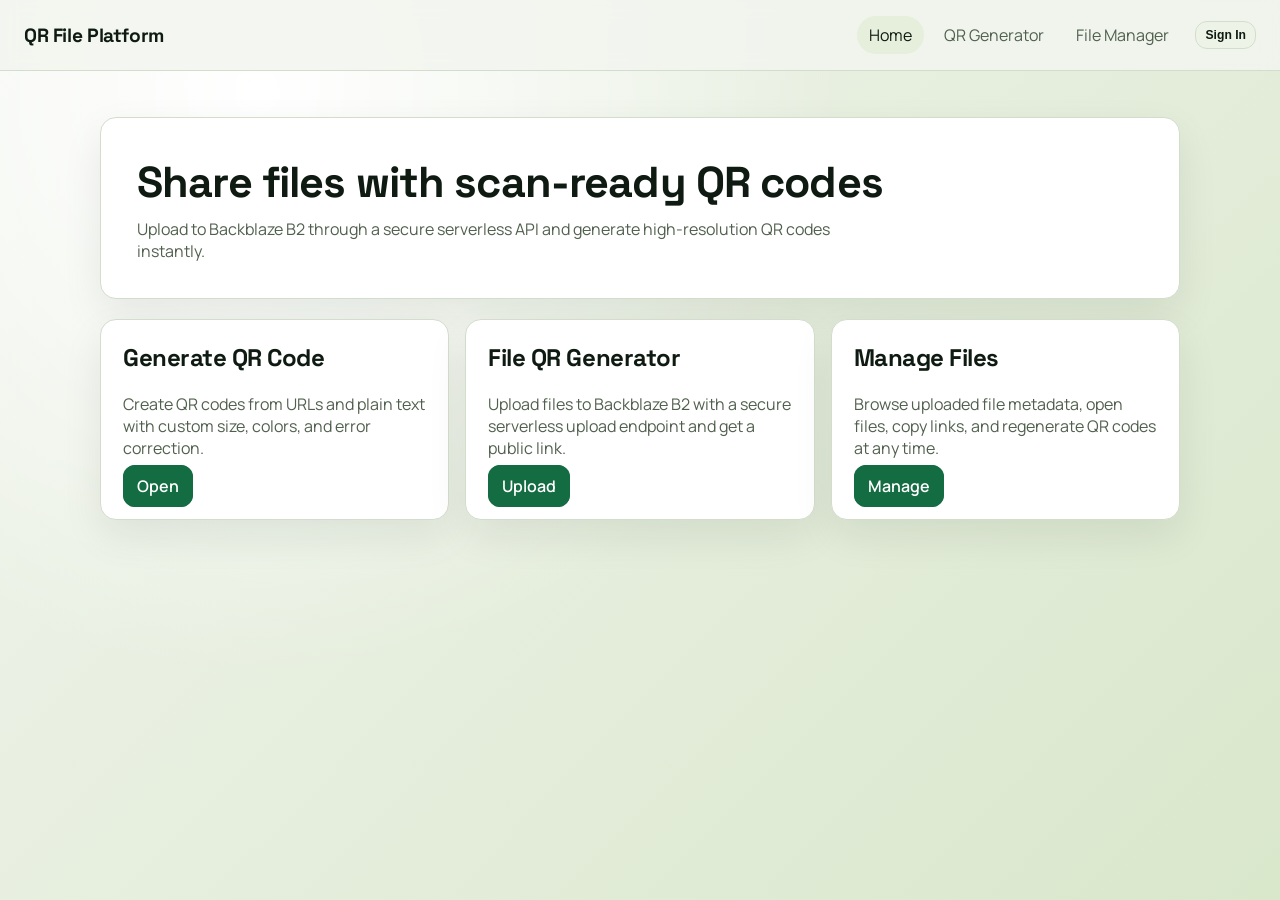
==== index.html @ d4840652 "first commit" ====
﻿<!DOCTYPE html>
<html lang="en">
<head>
  <meta charset="UTF-8">
  <meta name="viewport" content="width=device-width, initial-scale=1.0">
  <title>QR File Platform</title>
  <link rel="preconnect" href="https://fonts.googleapis.com">
  <link rel="preconnect" href="https://fonts.gstatic.com" crossorigin>
  <link href="https://fonts.googleapis.com/css2?family=Space+Grotesk:wght@400;500;700&family=Manrope:wght@400;500;700&display=swap" rel="stylesheet">
  <link rel="stylesheet" href="css/style.css">
</head>
<body>
  <header class="site-header">
    <a class="brand" href="index.html">QR File Platform</a>
    <nav>
      <a class="nav-link active" href="index.html">Home</a>
      <a class="nav-link" href="qr-generator.html">QR Generator</a>
      <a class="nav-link" href="file-manager.html">File Manager</a>
    </nav>
  </header>

  <main class="home-main">
    <section class="hero">
      <h1>Share files with scan-ready QR codes</h1>
      <p>Upload to Backblaze B2 through a secure serverless API and generate high-resolution QR codes instantly.</p>
    </section>

    <section class="card-grid">
      <article class="feature-card">
        <h2>Generate QR Code</h2>
        <p>Create QR codes from URLs and plain text with custom size, colors, and error correction.</p>
        <a class="btn btn-primary" href="qr-generator.html">Open</a>
      </article>

      <article class="feature-card">
        <h2>File QR Generator</h2>
        <p>Upload files to Backblaze B2 with a secure serverless upload endpoint and get a public link.</p>
        <a class="btn btn-primary" href="file-manager.html">Upload</a>
      </article>

      <article class="feature-card">
        <h2>Manage Files</h2>
        <p>Browse uploaded file metadata, open files, copy links, and regenerate QR codes at any time.</p>
        <a class="btn btn-primary" href="file-manager.html">Manage</a>
      </article>
    </section>
  </main>
  <script type="module" src="js/authUi.js"></script>
</body>
</html>
---- css/style.css ----
﻿:root {
  --bg: #f2f5ef;
  --bg-alt: #d9e7cb;
  --panel: #ffffff;
  --ink: #0f1b12;
  --muted: #51604e;
  --line: #d2ddcc;
  --accent: #146c43;
  --accent-ink: #ffffff;
  --danger: #a32121;
  --radius: 16px;
  --shadow: 0 16px 40px rgba(15, 27, 18, 0.08);
}

* {
  box-sizing: border-box;
}

body {
  margin: 0;
  font-family: 'Manrope', sans-serif;
  color: var(--ink);
  background:
    radial-gradient(circle at 20% 10%, #ffffff 0%, transparent 45%),
    linear-gradient(135deg, var(--bg) 0%, var(--bg-alt) 100%);
  min-height: 100vh;
}

h1,
h2,
h3,
.brand {
  font-family: 'Space Grotesk', sans-serif;
  letter-spacing: -0.02em;
}

.site-header {
  position: sticky;
  top: 0;
  z-index: 20;
  display: flex;
  justify-content: space-between;
  align-items: center;
  padding: 16px 24px;
  backdrop-filter: blur(8px);
  background: rgba(242, 245, 239, 0.85);
  border-bottom: 1px solid var(--line);
}

.brand {
  font-size: 1.2rem;
  font-weight: 700;
  color: var(--ink);
  text-decoration: none;
}

nav {
  display: flex;
  gap: 8px;
}

.nav-link {
  text-decoration: none;
  color: var(--muted);
  padding: 8px 12px;
  border-radius: 999px;
  transition: background 0.2s ease, color 0.2s ease;
}

.nav-link:hover,
.nav-link.active {
  background: #e5efdc;
  color: var(--ink);
}

.page-main,
.home-main {
  max-width: 1120px;
  margin: 0 auto;
  padding: 28px 20px 40px;
}

.hero {
  margin-top: 18px;
  background: var(--panel);
  border: 1px solid var(--line);
  border-radius: var(--radius);
  box-shadow: var(--shadow);
  padding: 36px;
}

.hero h1 {
  margin: 0 0 8px;
  font-size: clamp(1.8rem, 4vw, 2.7rem);
}

.hero p {
  margin: 0;
  color: var(--muted);
  max-width: 700px;
}

.card-grid {
  display: grid;
  grid-template-columns: repeat(auto-fit, minmax(240px, 1fr));
  gap: 16px;
  margin-top: 20px;
}

.feature-card,
.panel {
  background: var(--panel);
  border: 1px solid var(--line);
  border-radius: var(--radius);
  box-shadow: var(--shadow);
  padding: 22px;
}

.feature-card h2 {
  margin-top: 0;
}

.feature-card p {
  color: var(--muted);
  min-height: 64px;
}

.two-col {
  display: grid;
  grid-template-columns: minmax(0, 1.2fr) minmax(0, 1fr);
  gap: 16px;
}

.label {
  display: block;
  margin-bottom: 6px;
  font-size: 0.9rem;
  color: var(--muted);
}

.input,
textarea,
select {
  width: 100%;
  border: 1px solid var(--line);
  border-radius: 12px;
  padding: 10px 12px;
  background: #fbfdf9;
  color: var(--ink);
  font: inherit;
}

.input:focus,
textarea:focus,
select:focus {
  outline: 2px solid #90b89f;
  border-color: #90b89f;
}

.field-grid {
  margin-top: 14px;
  display: grid;
  grid-template-columns: 1fr 1fr;
  gap: 10px;
}

.tabs {
  display: inline-flex;
  border: 1px solid var(--line);
  border-radius: 999px;
  padding: 4px;
  margin-bottom: 12px;
}

.tab-btn {
  border: 0;
  background: transparent;
  padding: 8px 14px;
  border-radius: 999px;
  cursor: pointer;
}

.tab-btn.active {
  background: #e5efdc;
}

.preview-box {
  border: 1px dashed #aac19d;
  border-radius: 14px;
  min-height: 280px;
  display: flex;
  align-items: center;
  justify-content: center;
  padding: 16px;
  background: #f9fcf6;
}

.preview-box canvas,
.preview-box img,
.preview-box iframe,
.preview-box video {
  max-width: 100%;
  border-radius: 8px;
}

.preview-file iframe {
  width: 100%;
  min-height: 360px;
  border: 0;
}

.button-row {
  display: flex;
  flex-wrap: wrap;
  gap: 8px;
  margin-top: 14px;
}

.btn {
  border: 1px solid var(--line);
  background: #edf4e7;
  color: var(--ink);
  border-radius: 12px;
  padding: 9px 13px;
  font-weight: 600;
  text-decoration: none;
  cursor: pointer;
}

.btn:hover {
  filter: brightness(0.98);
}

.btn-primary {
  background: var(--accent);
  color: var(--accent-ink);
  border-color: var(--accent);
}

.btn-danger {
  background: #fdecec;
  color: var(--danger);
  border-color: #f5d1d1;
}

.btn-small {
  font-size: 0.76rem;
  padding: 6px 9px;
}

.upload-zone {
  margin-top: 12px;
  border: 2px dashed #aac19d;
  border-radius: 14px;
  background: #f9fcf6;
  padding: 28px;
  text-align: center;
  cursor: pointer;
  transition: border-color 0.2s ease, background 0.2s ease;
}

.upload-zone.drag-over,
.upload-zone:hover {
  border-color: var(--accent);
  background: #eef7e8;
}

.upload-progress {
  margin-top: 12px;
}

.progress-meta {
  display: flex;
  justify-content: space-between;
  margin-bottom: 6px;
  color: var(--muted);
  font-size: 0.9rem;
}

.progress-track {
  height: 8px;
  background: #dde8d7;
  border-radius: 999px;
  overflow: hidden;
}

.progress-fill {
  height: 100%;
  width: 0;
  background: linear-gradient(90deg, #1d8354 0%, #39a971 100%);
  transition: width 0.2s ease;
}

.list-head {
  display: flex;
  justify-content: space-between;
  align-items: center;
  gap: 10px;
}

.search {
  max-width: 280px;
}

.table-wrap {
  margin-top: 12px;
  overflow: auto;
}

table {
  width: 100%;
  border-collapse: collapse;
  min-width: 720px;
}

th,
td {
  border-bottom: 1px solid var(--line);
  padding: 10px;
  text-align: left;
  vertical-align: top;
}

td.actions {
  display: flex;
  flex-wrap: wrap;
  gap: 6px;
}

.muted {
  color: var(--muted);
}

.meta-list {
  margin: 10px 0 14px;
}

.meta-list div {
  display: grid;
  grid-template-columns: 90px 1fr;
  margin-bottom: 6px;
}

.meta-list dt {
  color: var(--muted);
}

.back-link {
  display: inline-block;
  margin-bottom: 8px;
  padding: 0;
}

.toast {
  position: fixed;
  bottom: 16px;
  right: 16px;
  background: #132e1f;
  color: #fff;
  border-radius: 10px;
  padding: 10px 12px;
  opacity: 0;
  transform: translateY(6px);
  pointer-events: none;
  transition: opacity 0.2s ease, transform 0.2s ease;
}

.toast.error {
  background: #7b1d1d;
}

.toast.show {
  opacity: 1;
  transform: translateY(0);
}

.mode-switch {
  display: inline-flex;
  padding: 4px;
  border-radius: 999px;
  background: #fbfdf9;
  border: 1px solid var(--line);
  margin-bottom: 12px;
}

.mode-switch .tab-btn.active {
  background: #e5efdc;
}

.inline-pair {
  display: grid;
  grid-template-columns: 1fr 110px;
  gap: 8px;
}

.hint {
  margin: 6px 0 0;
  color: var(--qr-muted);
  font-size: 0.82rem;
}

.check-line {
  display: inline-flex;
  align-items: center;
  gap: 8px;
  margin-top: 8px;
  font-size: 0.86rem;
  color: var(--qr-muted);
}

.preview-head {
  display: flex;
  align-items: center;
  justify-content: space-between;
  gap: 10px;
  margin-bottom: 10px;
}

.quality-badge {
  display: inline-flex;
  align-items: center;
  padding: 4px 10px;
  border-radius: 999px;
  font-size: 0.8rem;
  font-weight: 700;
  border: 1px solid transparent;
}

.quality-badge.good {
  color: #1f7f4d;
  border-color: rgba(51, 181, 111, 0.35);
  background: rgba(51, 181, 111, 0.12);
}

.quality-badge.medium {
  color: #9e6d16;
  border-color: rgba(242, 184, 75, 0.35);
  background: rgba(242, 184, 75, 0.12);
}

.quality-badge.poor {
  color: #b64040;
  border-color: rgba(224, 107, 107, 0.35);
  background: rgba(224, 107, 107, 0.12);
}

.status-line {
  margin: 8px 0 0;
  font-size: 0.84rem;
}

.status-line.error {
  color: #ff8c8c;
}

.status-line.warning {
  color: #f3bf68;
}

.auth-actions {
  display: inline-flex;
  align-items: center;
  gap: 8px;
  margin-left: 6px;
}

.auth-email {
  font-size: 0.82rem;
  color: var(--muted);
  max-width: 180px;
  overflow: hidden;
  text-overflow: ellipsis;
  white-space: nowrap;
}

.auth-modal-backdrop {
  position: fixed;
  inset: 0;
  background: rgba(0, 0, 0, 0.45);
  display: flex;
  align-items: center;
  justify-content: center;
  z-index: 50;
  padding: 16px;
}

.auth-modal-backdrop[hidden] {
  display: none !important;
}

.auth-modal {
  width: min(420px, 100%);
  background: var(--panel);
  border: 1px solid var(--line);
  border-radius: 14px;
  padding: 18px;
  box-shadow: var(--shadow);
}

.auth-modal h2 {
  margin: 0 0 8px;
}

@media (max-width: 900px) {
  .two-col {
    grid-template-columns: 1fr;
  }

  .list-head {
    align-items: stretch;
    flex-direction: column;
  }

  .search {
    max-width: none;
  }

  .field-grid {
    grid-template-columns: 1fr;
  }

  .site-header {
    flex-direction: column;
    gap: 10px;
    align-items: flex-start;
  }

  .inline-pair {
    grid-template-columns: 1fr;
  }

  .auth-actions {
    margin-left: 0;
  }

  .auth-email {
    max-width: 130px;
  }
}
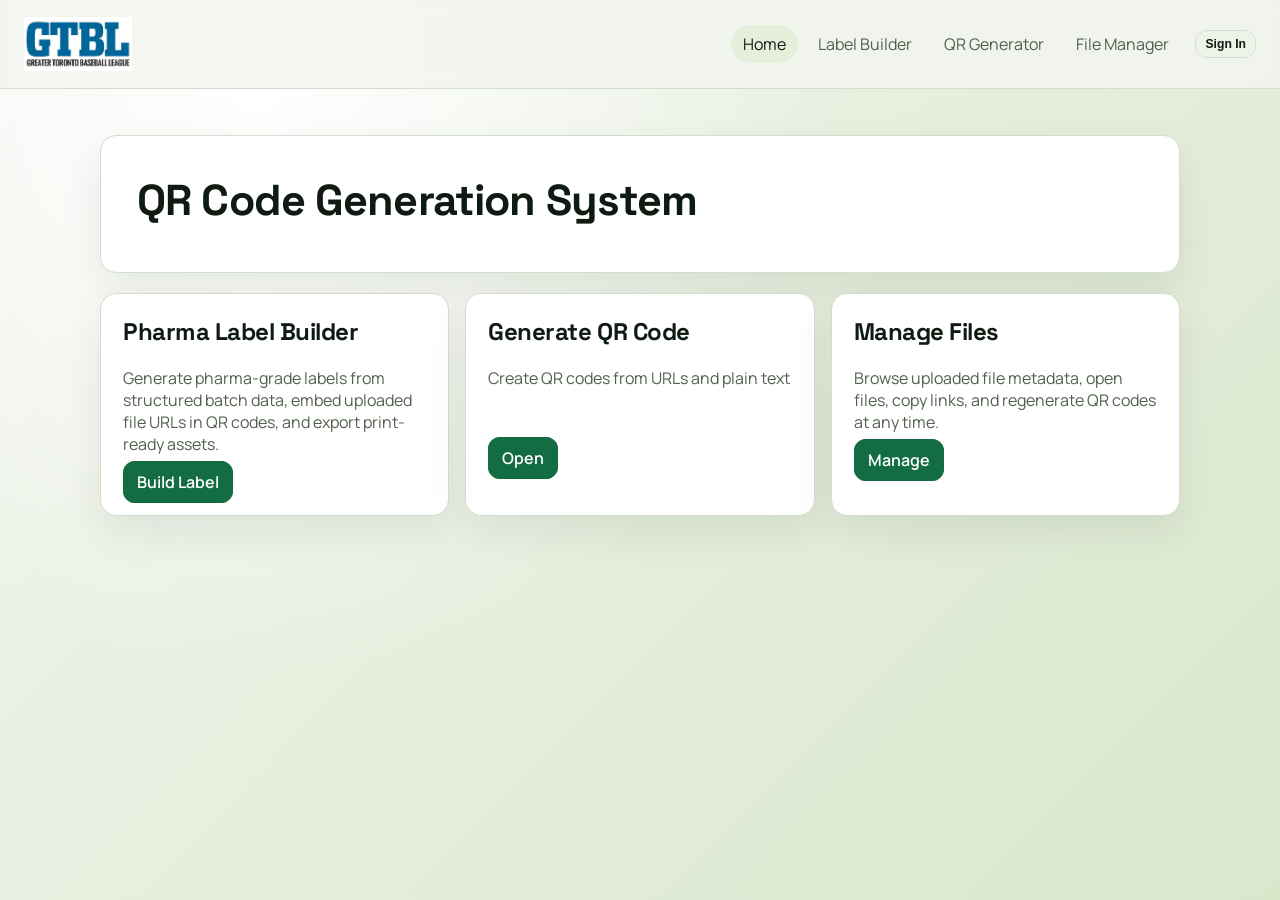
==== commit 2a1ab152: "custom domain  url" ====
--- a/index.html
+++ b/index.html
@@ -3,17 +3,20 @@
 <head>
   <meta charset="UTF-8">
   <meta name="viewport" content="width=device-width, initial-scale=1.0">
-  <title>QR File Platform</title>
+  <title>GTBL QR file Generator</title>
   <link rel="preconnect" href="https://fonts.googleapis.com">
   <link rel="preconnect" href="https://fonts.gstatic.com" crossorigin>
   <link href="https://fonts.googleapis.com/css2?family=Space+Grotesk:wght@400;500;700&family=Manrope:wght@400;500;700&display=swap" rel="stylesheet">
   <link rel="stylesheet" href="css/style.css">
+    <link rel="icon" href="/favicon.ico" type="image/x-icon">
 </head>
 <body>
   <header class="site-header">
-    <a class="brand" href="index.html">QR File Platform</a>
+    <a class="brand" href="index.html" data-brand-home></a>
     <nav>
       <a class="nav-link active" href="index.html">Home</a>
+      <a class="nav-link" href="label-generator.html">Label Builder</a>
+      <!-- <a class="nav-link" href="label-history.html">Label History</a> -->
       <a class="nav-link" href="qr-generator.html">QR Generator</a>
       <a class="nav-link" href="file-manager.html">File Manager</a>
     </nav>
@@ -21,22 +24,34 @@
 
   <main class="home-main">
     <section class="hero">
-      <h1>Share files with scan-ready QR codes</h1>
-      <p>Upload to Backblaze B2 through a secure serverless API and generate high-resolution QR codes instantly.</p>
+      <h1>QR Code Generation System</h1>
+      <!-- <p>Upload to Backblaze B2 through a secure serverless API and generate high-resolution QR codes instantly.</p> -->
     </section>
 
     <section class="card-grid">
       <article class="feature-card">
+        <h2>Pharma Label Builder</h2>
+        <p>Generate pharma-grade labels from structured batch data, embed uploaded file URLs in QR codes, and export print-ready assets.</p>
+        <a class="btn btn-primary" href="label-generator.html">Build Label</a>
+      </article>
+
+      <!-- <article class="feature-card">
+        <h2>Label History</h2>
+        <p>Review generated labels, search by label number or batch, and reopen stored outputs directly from history.</p>
+        <a class="btn btn-primary" href="label-history.html">Open History</a>
+      </article> -->
+
+      <article class="feature-card">
         <h2>Generate QR Code</h2>
-        <p>Create QR codes from URLs and plain text with custom size, colors, and error correction.</p>
+        <p>Create QR codes from URLs and plain text </p>
         <a class="btn btn-primary" href="qr-generator.html">Open</a>
       </article>
 
-      <article class="feature-card">
+      <!-- <article class="feature-card">
         <h2>File QR Generator</h2>
         <p>Upload files to Backblaze B2 with a secure serverless upload endpoint and get a public link.</p>
         <a class="btn btn-primary" href="file-manager.html">Upload</a>
-      </article>
+      </article> -->
 
       <article class="feature-card">
         <h2>Manage Files</h2>
@@ -45,6 +60,7 @@
       </article>
     </section>
   </main>
+  <script type="module" src="js/brandHeader.js"></script>
   <script type="module" src="js/authUi.js"></script>
 </body>
 </html>
--- a/css/style.css
+++ b/css/style.css
@@ -54,6 +54,19 @@
   text-decoration: none;
 }
 
+.brand-logo {
+  display: inline-flex;
+  align-items: center;
+  min-height: 56px;
+}
+
+.brand-logo img {
+  display: block;
+  height: 54px;
+  width: auto;
+  object-fit: contain;
+}
+
 nav {
   display: flex;
   gap: 8px;
@@ -131,6 +144,13 @@
   gap: 16px;
 }
 
+.label-layout {
+  display: grid;
+  grid-template-columns: minmax(360px, 520px) minmax(0, 1fr);
+  gap: 18px;
+  align-items: start;
+}
+
 .label {
   display: block;
   margin-bottom: 6px;
@@ -162,6 +182,17 @@
   display: grid;
   grid-template-columns: 1fr 1fr;
   gap: 10px;
+}
+
+.field-grid-3 {
+  margin-top: 14px;
+  display: grid;
+  grid-template-columns: 1fr 1fr 1fr;
+  gap: 10px;
+}
+
+.export-size-row {
+  margin-top: 14px;
 }
 
 .tabs {
@@ -193,6 +224,26 @@
   justify-content: center;
   padding: 16px;
   background: #f9fcf6;
+}
+
+.label-preview-box {
+  border: 1px dashed #aac19d;
+  border-radius: 14px;
+  min-height: 300px;
+  overflow: auto;
+  padding: 14px;
+  background:
+    linear-gradient(135deg, rgba(255,255,255,0.95), rgba(242,245,239,0.98)),
+    repeating-linear-gradient(0deg, rgba(20,108,67,0.03), rgba(20,108,67,0.03) 14px, transparent 14px, transparent 28px);
+}
+
+.label-preview-box svg {
+  width: 100%;
+  height: auto;
+  display: block;
+  background: #fff;
+  border-radius: 20px;
+  box-shadow: 0 16px 36px rgba(0, 0, 0, 0.08);
 }
 
 .preview-box canvas,
@@ -231,6 +282,12 @@
   filter: brightness(0.98);
 }
 
+.btn:disabled {
+  cursor: not-allowed;
+  opacity: 0.55;
+  filter: none;
+}
+
 .btn-primary {
   background: var(--accent);
   color: var(--accent-ink);
@@ -246,6 +303,32 @@
 .btn-small {
   font-size: 0.76rem;
   padding: 6px 9px;
+}
+
+.qr-size-control {
+  margin-top: 14px;
+}
+
+.size-input-group {
+  display: flex;
+  gap: 8px;
+}
+
+.size-input-group .input {
+  flex: 1;
+  min-width: 0;
+}
+
+.size-input-group .size-unit-select {
+  flex: 0 0 72px;
+  width: 72px;
+}
+
+.size-hint {
+  display: block;
+  margin-top: 5px;
+  font-size: 0.78rem;
+  color: var(--muted);
 }
 
 .upload-zone {
@@ -329,6 +412,97 @@
 
 .muted {
   color: var(--muted);
+}
+
+.label-form {
+  display: grid;
+  gap: 14px;
+}
+
+.upload-stack {
+  margin-top: 18px;
+  padding-top: 18px;
+  border-top: 1px solid var(--line);
+}
+
+.label-architecture {
+  margin-top: 18px;
+  padding-top: 18px;
+  border-top: 1px solid var(--line);
+}
+
+.label-result {
+  margin-top: 16px;
+  padding: 14px;
+  border-radius: 14px;
+  background: #f8fbf5;
+  border: 1px solid var(--line);
+}
+
+.result-grid {
+  display: grid;
+  gap: 8px;
+}
+
+.result-grid a {
+  color: var(--accent);
+  text-decoration: none;
+}
+
+.history-toolbar {
+  display: flex;
+  flex-wrap: wrap;
+  gap: 10px;
+  align-items: end;
+  margin-bottom: 16px;
+}
+
+.history-toolbar .search {
+  flex: 1 1 260px;
+  max-width: none;
+}
+
+.history-grid {
+  display: grid;
+  grid-template-columns: repeat(auto-fit, minmax(260px, 1fr));
+  gap: 16px;
+}
+
+.history-card {
+  display: grid;
+  gap: 12px;
+  padding: 16px;
+  border: 1px solid var(--line);
+  border-radius: 16px;
+  background: linear-gradient(180deg, #ffffff 0%, #f7fbf4 100%);
+}
+
+.history-thumb {
+  display: block;
+  width: 100%;
+  border-radius: 12px;
+  border: 1px solid var(--line);
+  background: #fff;
+}
+
+.history-meta {
+  display: grid;
+  gap: 4px;
+}
+
+.history-meta h3 {
+  margin: 0;
+  font-size: 1rem;
+}
+
+.history-actions {
+  display: flex;
+  flex-wrap: wrap;
+  gap: 8px;
+}
+
+.status-line[hidden] {
+  display: none;
 }
 
 .meta-list {
@@ -416,6 +590,14 @@
   margin-bottom: 10px;
 }
 
+.preview-scale-label {
+  display: inline-flex;
+  align-items: center;
+  gap: 6px;
+  font-size: 0.85rem;
+  margin-left: auto;
+}
+
 .quality-badge {
   display: inline-flex;
   align-items: center;
@@ -506,6 +688,10 @@
     grid-template-columns: 1fr;
   }
 
+  .label-layout {
+    grid-template-columns: 1fr;
+  }
+
   .list-head {
     align-items: stretch;
     flex-direction: column;
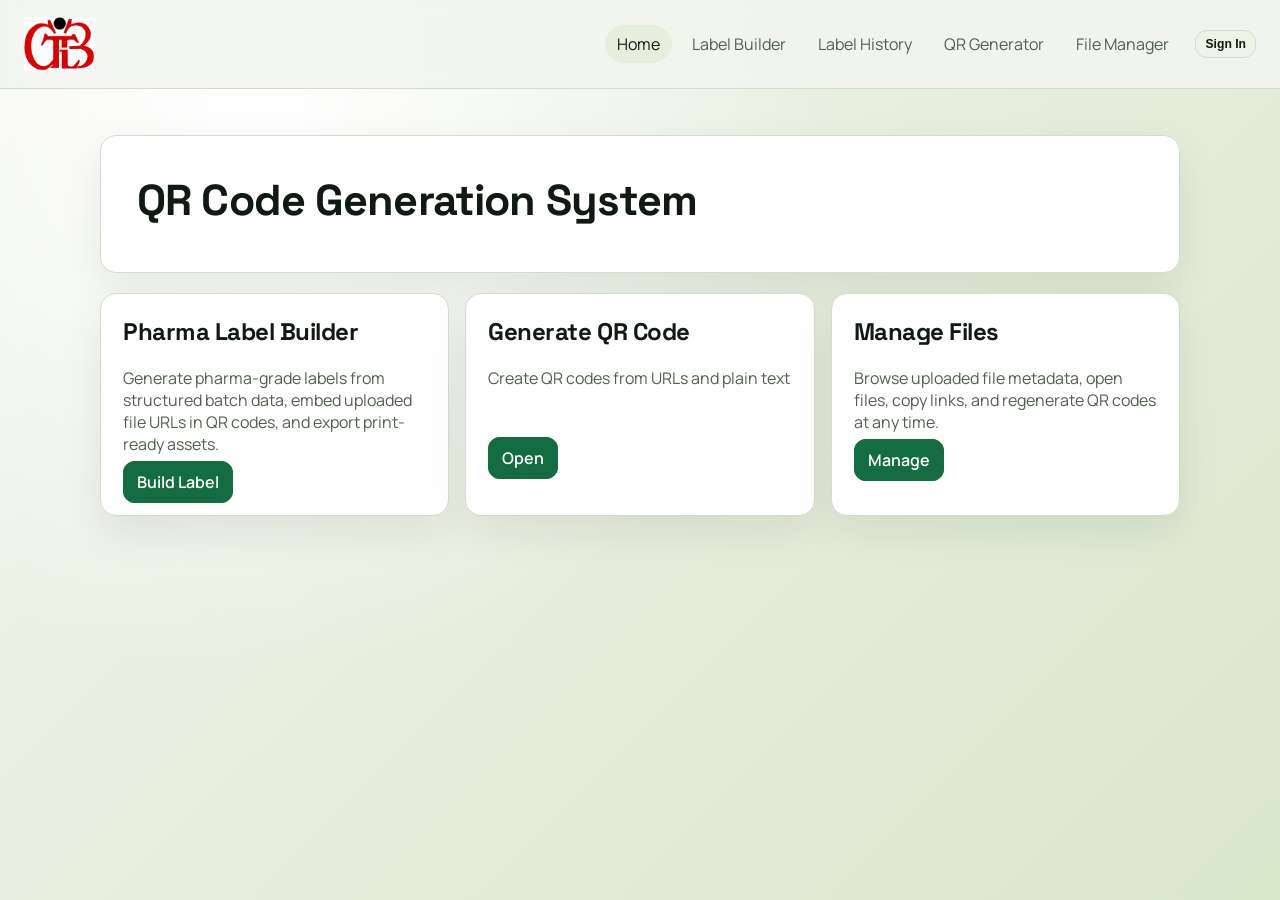
==== commit 55cd6364: "label history added" ====
--- a/index.html
+++ b/index.html
@@ -16,7 +16,7 @@
     <nav>
       <a class="nav-link active" href="index.html">Home</a>
       <a class="nav-link" href="label-generator.html">Label Builder</a>
-      <!-- <a class="nav-link" href="label-history.html">Label History</a> -->
+      <a class="nav-link" href="label-history.html">Label History</a>
       <a class="nav-link" href="qr-generator.html">QR Generator</a>
       <a class="nav-link" href="file-manager.html">File Manager</a>
     </nav>
--- a/css/style.css
+++ b/css/style.css
@@ -723,3 +723,22 @@
     max-width: 130px;
   }
 }
+
+/* Net Weight field styling */
+#netWeight {
+  background-color: #f5f5f5;
+  cursor: default;
+}
+
+#netWeight[readonly] {
+  border-color: var(--line);
+  background-color: #f9f9f9;
+}
+
+.error-message {
+  display: block;
+  color: var(--danger);
+  font-size: 0.84rem;
+  margin-top: 4px;
+  font-weight: 500;
+}
